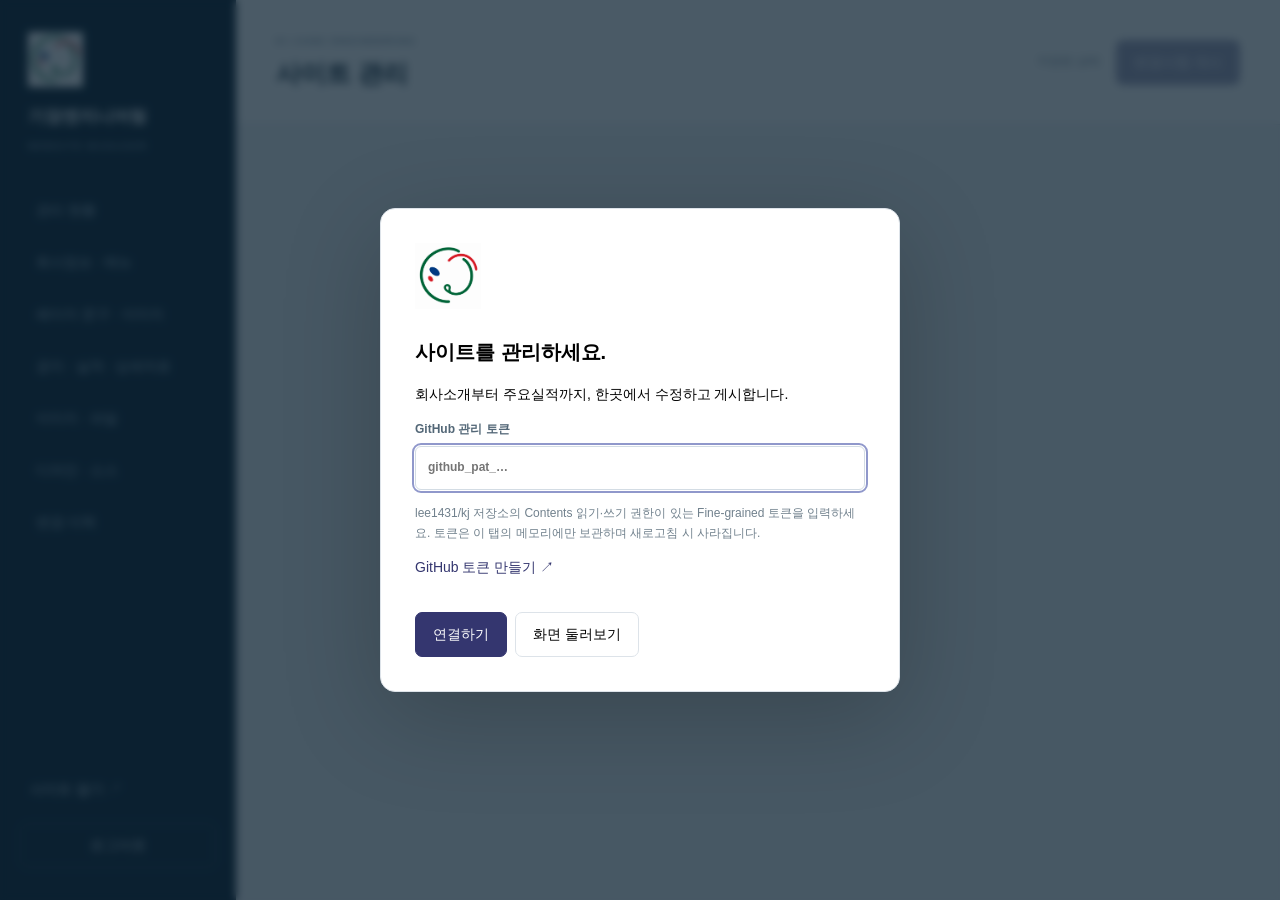
==== admin/index.html @ fbdc837f "Add visual site administrator with content, media, design and version management" ====
<!doctype html>
<html lang="ko"><head><meta charset="utf-8"><meta name="viewport" content="width=device-width,initial-scale=1"><meta name="robots" content="noindex,nofollow"><meta http-equiv="Content-Security-Policy" content="default-src 'self'; script-src 'self'; style-src 'self' 'unsafe-inline' https://fonts.googleapis.com; font-src 'self' https://fonts.gstatic.com; img-src 'self' https: data: blob:; connect-src 'self' https://api.github.com; frame-src 'self' blob:; object-src 'none'; base-uri 'self'; form-action 'none'"><title>사이트 관리 | 기장엔지니어링</title><link rel="icon" href="../assets/images/kj-symbol.png"><link rel="stylesheet" href="admin.css"></head>
<body><aside><a class="brand" href="../"><img src="../assets/images/kj-symbol.png" alt="">기장엔지니어링<small>WEBSITE MANAGER</small></a><nav id="nav"></nav><div class="aside-bottom"><a href="../" target="_blank" rel="noopener">사이트 열기 ↗</a><button id="logout">로그아웃</button></div></aside>
<div class="workspace"><header><div><span class="eyebrow">KI-JANG ENGINEERING</span><h1 id="title">사이트 관리</h1></div><div class="actions"><span id="dirty">저장된 상태</span><button id="publish" class="primary" disabled>변경사항 게시</button></div></header><div id="status" role="status" aria-live="polite"></div><main id="main"></main></div>
<dialog id="login"><form id="loginForm"><img src="../assets/images/kj-symbol.png" width="66" alt=""><h2>사이트를 관리하세요.</h2><p>회사소개부터 주요실적까지, 한곳에서 수정하고 게시합니다.</p><label>GitHub 관리 토큰<input id="token" type="password" required autocomplete="off" placeholder="github_pat_…"></label><p class="hint">lee1431/kj 저장소의 Contents 읽기·쓰기 권한이 있는 Fine-grained 토큰을 입력하세요. 토큰은 이 탭의 메모리에만 보관하며 새로고침 시 사라집니다.</p><a href="https://github.com/settings/personal-access-tokens/new" target="_blank" rel="noopener noreferrer">GitHub 토큰 만들기 ↗</a><div id="loginError" role="alert"></div><button class="primary" id="connect">연결하기</button><button type="button" id="demo">화면 둘러보기</button></form></dialog>
<dialog id="confirm"><form method="dialog"><h2>변경사항 게시</h2><p>아래 파일을 저장소에 저장합니다. GitHub Pages 자동 배포 후 실제 사이트에 적용됩니다.</p><ul id="changes"></ul><label>변경 설명<input id="message" value="관리자 페이지에서 사이트 콘텐츠 수정" maxlength="200"></label><menu><button value="cancel">취소</button><button value="publish" class="primary">게시하기</button></menu></form></dialog>
<script src="admin.js"></script></body></html>
---- admin/admin.css ----
:root{font-family:Arial,'Noto Sans KR',sans-serif;color:#172c3b;background:#f3f5f7;line-height:1.65;font-size:14px;--blue:#34366f;--border:#dde3e9}*{box-sizing:border-box}body{margin:0}button,input,textarea,select{font:inherit}button,a{touch-action:manipulation}button{cursor:pointer;border:1px solid var(--border);background:#fff;color:inherit;padding:10px 17px;border-radius:7px}button:hover{border-color:var(--blue)}button:disabled{opacity:.45;cursor:default}.primary{background:var(--blue);color:white;border-color:var(--blue)}a{color:var(--blue);text-decoration:none}aside{width:236px;background:#0c2131;color:#c5d0d9;height:100vh;position:fixed;padding:32px 20px;display:flex;flex-direction:column}.brand{display:block;color:white;font-weight:bold;font-size:17px;padding:0 8px 28px}.brand img{display:block;width:55px;height:55px;object-fit:contain;margin-bottom:16px}.brand small{display:block;font-size:9px;letter-spacing:2px;color:#8197a8;margin-top:8px}nav button{display:block;width:100%;text-align:left;border:0;color:#a9bbc9;background:transparent;margin:5px 0;padding:12px 16px}nav button.active{background:#283e50;color:white}.aside-bottom{margin-top:auto;display:grid;gap:12px}.aside-bottom a{color:#c5d0d9;padding:10px}.aside-bottom button{background:none;color:#c5d0d9;border-color:#365064}.workspace{margin-left:236px}header{padding:28px 40px;background:#fff;border-bottom:1px solid var(--border);display:flex;align-items:center;justify-content:space-between;gap:20px;position:sticky;top:0;z-index:5}.eyebrow{color:#788a99;font-size:9px;font-weight:bold;letter-spacing:2px}h1{font-size:25px;margin:2px 0}h2{font-size:20px;margin:0 0 12px}h3{font-size:15px}.actions{display:flex;align-items:center;gap:16px}#dirty{color:#84909b;font-size:12px}#status{padding:0 40px;white-space:pre-wrap}#status:not(:empty){padding:15px 40px;background:#e8eef9;color:#303b65}.error{color:#b33131!important;background:#fff1ed!important}main{padding:32px 40px;max-width:1550px}.card{padding:26px;background:white;border:1px solid var(--border);border-radius:12px;margin-bottom:20px}.muted,.hint{color:#71818d}.hint{font-size:12px}.grid{display:grid;grid-template-columns:repeat(3,1fr);gap:18px}.metric{font-size:33px;font-weight:bold;display:block;color:var(--blue)}.toolbar{display:flex;align-items:center;gap:10px;flex-wrap:wrap;margin-bottom:20px}.toolbar input{flex:1;min-width:180px}label{display:block;color:#536777;font-weight:600;font-size:12px;margin:14px 0}input,textarea,select{display:block;width:100%;margin-top:6px;padding:11px 12px;border:1px solid #d3dce4;background:white;color:#172c3b;border-radius:6px}textarea{resize:vertical;min-height:85px}input:focus,textarea:focus,select:focus{outline:2px solid #9098cb;outline-offset:1px}.two{display:grid;grid-template-columns:1fr 1fr;gap:22px}.split{display:grid;grid-template-columns:290px 1fr;gap:20px}.list{max-height:70vh;overflow:auto}.list button{display:block;width:100%;text-align:left;border:0;border-bottom:1px solid var(--border);border-radius:0;padding:13px;background:white}.list button.active{background:#edf0f8;color:var(--blue)}.list small{display:block;color:#7a8996}details{border-top:1px solid var(--border);padding-top:14px;margin-top:20px}summary{cursor:pointer;font-weight:600}.code{font-family:monospace;min-height:420px;font-size:12px;tab-size:2}.field-row{padding:14px 0;border-bottom:1px solid #edf0f3}.field-row label{margin:0}.field-row small{color:#8996a0}.field-row img,.asset img{width:100%;max-height:150px;object-fit:contain;background:#f3f5f7;margin:12px 0}.asset{overflow-wrap:anywhere}.asset-grid{display:grid;grid-template-columns:repeat(3,1fr);gap:16px}iframe{width:100%;height:600px;border:1px solid var(--border);background:#fff}.danger{color:#b33131}dialog{width:min(520px,94vw);max-height:90vh;overflow:auto;border:1px solid var(--border);border-radius:15px;padding:34px;box-shadow:0 25px 100px #0003}dialog::backdrop{background:#0b2131bd;backdrop-filter:blur(4px)}dialog h2{margin-top:20px}dialog .primary{margin-top:18px}dialog menu{display:flex;justify-content:flex-end;gap:12px;padding:0}dialog #demo{margin-left:8px}#loginError{color:#b33131;margin-top:15px}.pill{font-size:11px;color:#657789;background:#eef2f6;padding:4px 8px;border-radius:20px}table{width:100%;border-collapse:collapse}td,th{padding:12px;text-align:left;border-bottom:1px solid var(--border)}.empty{padding:40px;text-align:center;color:#71818d}@media(max-width:1000px){aside{width:195px}.workspace{margin-left:195px}header,main{padding:22px}.grid{grid-template-columns:1fr 1fr}.two,.split{grid-template-columns:1fr}.list{max-height:230px}.asset-grid{grid-template-columns:1fr 1fr}}@media(max-width:650px){aside{position:static;width:100%;height:auto;padding:16px}.brand{padding:0;font-size:15px}.brand img,.brand small,.aside-bottom{display:none}nav{display:flex;overflow:auto;margin-top:12px}nav button{white-space:nowrap;width:auto;margin:0}.workspace{margin:0}header{position:static;align-items:flex-start;flex-direction:column}main{padding:16px}.card{padding:18px}.grid,.two,.asset-grid{grid-template-columns:1fr}#status{padding:14px!important}.actions{width:100%;justify-content:space-between}}
.visual-layout{display:grid;grid-template-columns:minmax(0,1fr) 280px;gap:18px;align-items:start}.visual-layout>iframe{height:78vh;border-radius:10px}.properties{position:sticky;top:110px;max-height:78vh;overflow:auto}.properties textarea{min-height:130px}.visual-toolbar{display:flex;gap:10px;flex-wrap:wrap;align-items:center}.visual-toolbar select{width:auto;flex:1;margin:0}.visual-toolbar button.active{background:var(--blue);color:#fff}.workspace:has(.visual-layout) main{max-width:none}.visual-layout.mobile>iframe{max-width:390px;justify-self:center}.visual-layout.mobile{grid-template-columns:minmax(390px,1fr) 280px}@media(max-width:1000px){.visual-layout,.visual-layout.mobile{grid-template-columns:1fr}.properties{position:static;max-height:none}.visual-layout>iframe{height:70vh}.visual-layout.mobile>iframe{width:min(390px,100%)}}
.canvas{min-width:0;overflow:auto;background:#e1e6ec;border:1px solid var(--border);border-radius:10px;height:78vh}.visual-layout .canvas iframe{max-width:none;border:0;border-radius:0;display:block}.visual-layout.mobile{grid-template-columns:minmax(0,1fr) 280px}.visual-layout.mobile .canvas{display:flex;justify-content:center;background:#e1e6ec}@media(max-width:1000px){.visual-layout.mobile{grid-template-columns:1fr}}
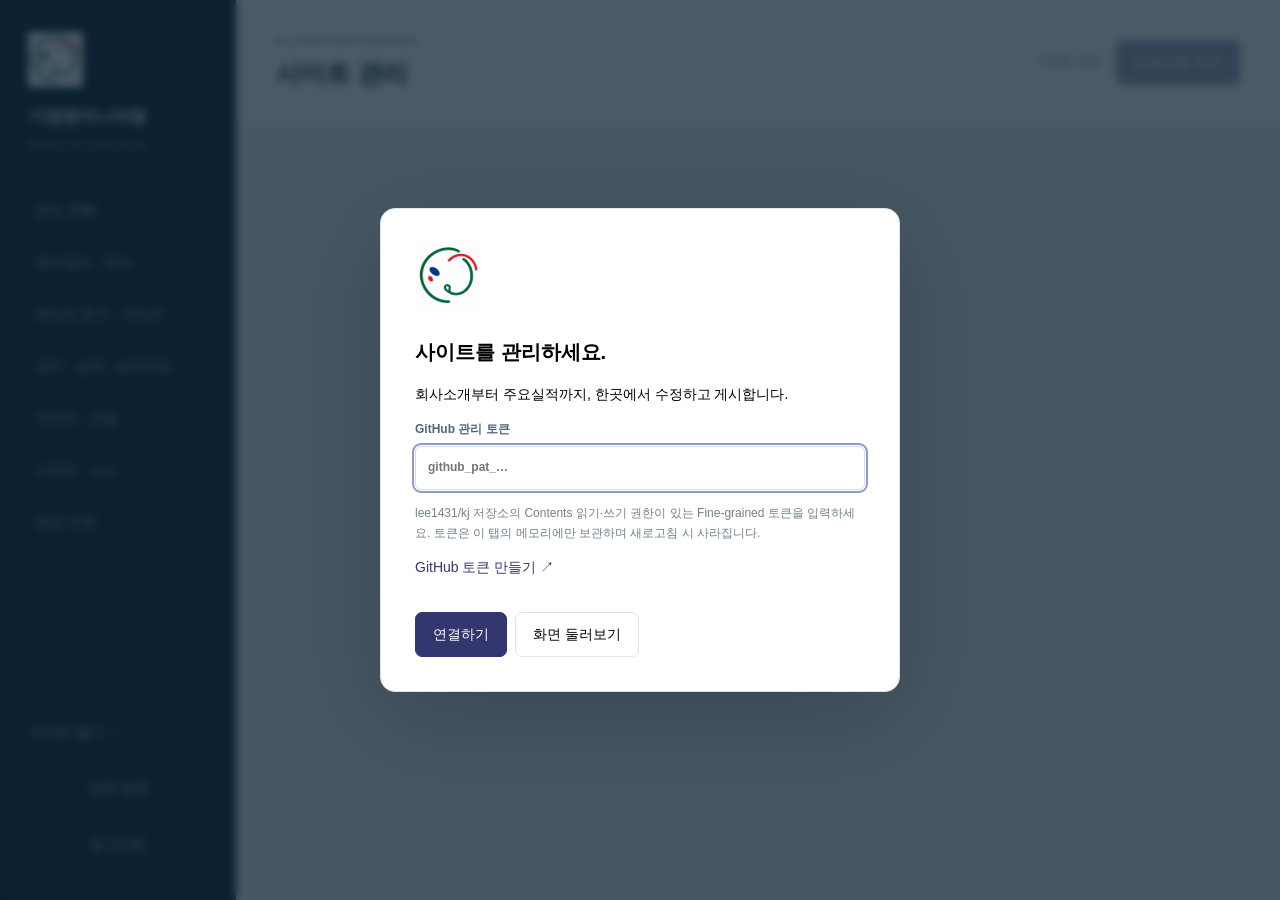
==== commit 78790040: "Verify administrator write access and preserve drafts during token changes" ====
--- a/admin/index.html
+++ b/admin/index.html
@@ -1,7 +1,7 @@
 <!doctype html>
 <html lang="ko"><head><meta charset="utf-8"><meta name="viewport" content="width=device-width,initial-scale=1"><meta name="robots" content="noindex,nofollow"><meta http-equiv="Content-Security-Policy" content="default-src 'self'; script-src 'self'; style-src 'self' 'unsafe-inline' https://fonts.googleapis.com; font-src 'self' https://fonts.gstatic.com; img-src 'self' https: data: blob:; connect-src 'self' https://api.github.com; frame-src 'self' blob:; object-src 'none'; base-uri 'self'; form-action 'none'"><title>사이트 관리 | 기장엔지니어링</title><link rel="icon" href="../assets/images/kj-symbol.png"><link rel="stylesheet" href="admin.css"></head>
-<body><aside><a class="brand" href="../"><img src="../assets/images/kj-symbol.png" alt="">기장엔지니어링<small>WEBSITE MANAGER</small></a><nav id="nav"></nav><div class="aside-bottom"><a href="../" target="_blank" rel="noopener">사이트 열기 ↗</a><button id="logout">로그아웃</button></div></aside>
+<body><aside><a class="brand" href="../"><img src="../assets/images/kj-symbol.png" alt="">기장엔지니어링<small>WEBSITE MANAGER</small></a><nav id="nav"></nav><div class="aside-bottom"><a href="../" target="_blank" rel="noopener">사이트 열기 ↗</a><button id="changeToken">토큰 변경</button><button id="logout">로그아웃</button></div></aside>
 <div class="workspace"><header><div><span class="eyebrow">KI-JANG ENGINEERING</span><h1 id="title">사이트 관리</h1></div><div class="actions"><span id="dirty">저장된 상태</span><button id="publish" class="primary" disabled>변경사항 게시</button></div></header><div id="status" role="status" aria-live="polite"></div><main id="main"></main></div>
 <dialog id="login"><form id="loginForm"><img src="../assets/images/kj-symbol.png" width="66" alt=""><h2>사이트를 관리하세요.</h2><p>회사소개부터 주요실적까지, 한곳에서 수정하고 게시합니다.</p><label>GitHub 관리 토큰<input id="token" type="password" required autocomplete="off" placeholder="github_pat_…"></label><p class="hint">lee1431/kj 저장소의 Contents 읽기·쓰기 권한이 있는 Fine-grained 토큰을 입력하세요. 토큰은 이 탭의 메모리에만 보관하며 새로고침 시 사라집니다.</p><a href="https://github.com/settings/personal-access-tokens/new" target="_blank" rel="noopener noreferrer">GitHub 토큰 만들기 ↗</a><div id="loginError" role="alert"></div><button class="primary" id="connect">연결하기</button><button type="button" id="demo">화면 둘러보기</button></form></dialog>
 <dialog id="confirm"><form method="dialog"><h2>변경사항 게시</h2><p>아래 파일을 저장소에 저장합니다. GitHub Pages 자동 배포 후 실제 사이트에 적용됩니다.</p><ul id="changes"></ul><label>변경 설명<input id="message" value="관리자 페이지에서 사이트 콘텐츠 수정" maxlength="200"></label><menu><button value="cancel">취소</button><button value="publish" class="primary">게시하기</button></menu></form></dialog>
-<script src="admin.js"></script></body></html>
+<script src="admin.js?v=20261113-write-check"></script></body></html>
